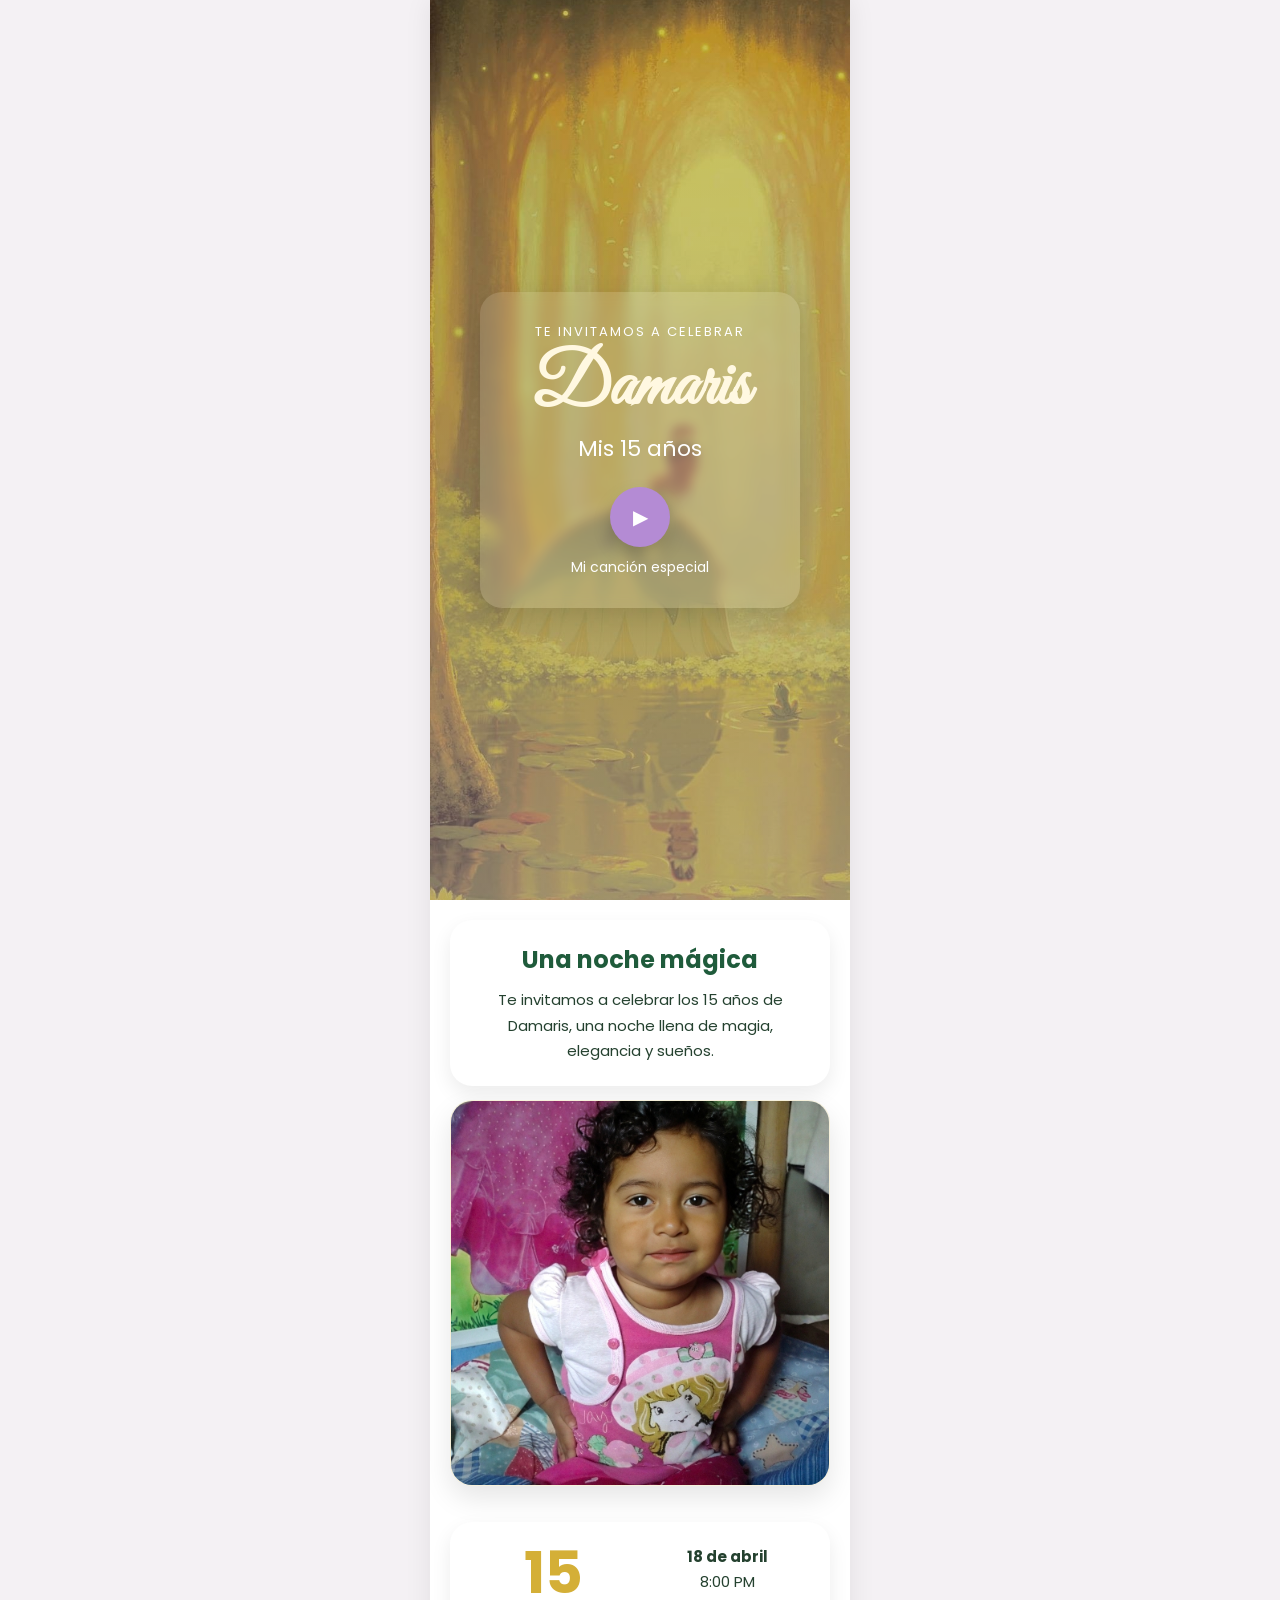
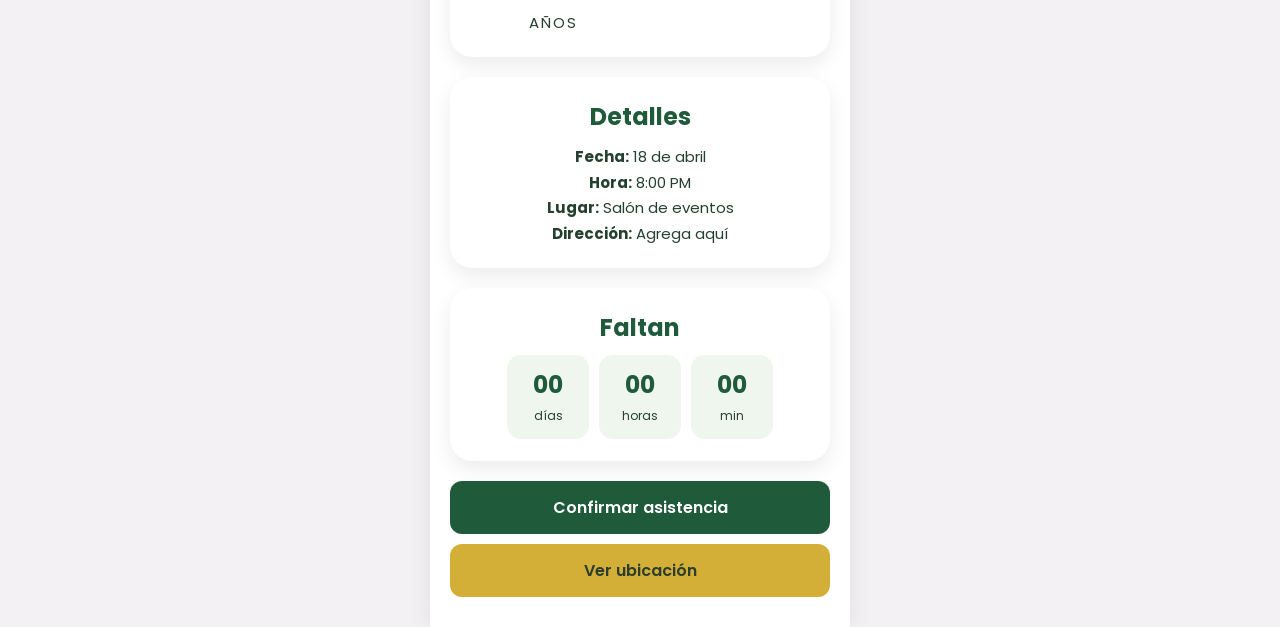
==== index.html @ efbf471f "Add files via upload" ====
<!doctype html>
<html lang="es">
  <head>
    <meta charset="UTF-8" />
    <meta name="viewport" content="width=device-width, initial-scale=1.0" />
    <title>Mis 15 años</title>

    <link rel="preconnect" href="https://fonts.googleapis.com" />
    <link rel="preconnect" href="https://fonts.gstatic.com" crossorigin />
    <link
      href="https://fonts.googleapis.com/css2?family=Great+Vibes&family=Poppins:wght@300;400;500;600&display=swap"
      rel="stylesheet"
    />

    <link rel="stylesheet" href="style.css" />
  </head>
  <body>
    <main class="invitation">
      <section class="hero">
        <div class="overlay"></div>

        <div class="hero-content">
          <p class="mini-text">Te invitamos a celebrar</p>
          <h1>Damaris</h1>
          <p class="subtitle">Mis 15 años</p>

          <div class="music-player">
            <button id="playBtn" class="play-btn">▶</button>
            <span>Mi canción especial</span>
          </div>
        </div>
      </section>

      <section class="card">
        <h2>Una noche mágica</h2>
        <p>
          Te invitamos a celebrar los 15 años de Damaris, una noche llena de
          magia, elegancia y sueños.
        </p>
      </section>

      <section class="photo-card">
        <div class="photo-container">
          <img src="img/damaris.jpeg" alt="Damaris" />
        </div>
      </section>

      <section class="card highlight">
        <div class="highlight-box">
          <span class="number">15</span>
          <p class="label">AÑOS</p>
        </div>

        <div class="highlight-box">
          <p><strong>18 de abril</strong></p>
          <p>8:00 PM</p>
        </div>
      </section>

      <section class="card">
        <h2>Detalles</h2>
        <p><strong>Fecha:</strong> 18 de abril</p>
        <p><strong>Hora:</strong> 8:00 PM</p>
        <p><strong>Lugar:</strong> Salón de eventos</p>
        <p><strong>Dirección:</strong> Agrega aquí</p>
      </section>

      <section class="card">
        <h2>Faltan</h2>
        <div class="timer">
          <div><span id="days">00</span><small>días</small></div>
          <div><span id="hours">00</span><small>horas</small></div>
          <div><span id="minutes">00</span><small>min</small></div>
        </div>
      </section>

      <section class="actions">
        <a
          href="https://w.app/wrn2fx"
          target="_blank"
          rel="noopener noreferrer"
          class="btn"
          >Confirmar asistencia</a
        >
        <a
          href="https://maps.app.goo.gl/JKpgg8JNioDJAwPY8"
          target="_blank"
          rel="noopener noreferrer"
          class="btn secondary"
          >Ver ubicación</a
        >
      </section>
    </main>

    <audio id="bgMusic" src="music/musica.mp3"></audio>

    <script src="script.js"></script>
  </body>
</html>
---- style.css ----
* {
  margin: 0;
  padding: 0;
  box-sizing: border-box;
}

body {
  font-family: "Poppins", sans-serif;
  background: #f4f1f4;
  color: #24412f;
}

.invitation {
  max-width: 420px;
  margin: 0 auto;
  background: #ffffff;
  overflow: hidden;
  box-shadow: 0 0 25px rgba(0, 0, 0, 0.08);
}

/* HERO */
.hero {
  position: relative;
  height: 100vh;
  background:
    linear-gradient(rgba(0, 0, 0, 0.22), rgba(0, 0, 0, 0.35)),
    url("img/fd.jpg") center/cover no-repeat;
  display: flex;
  align-items: center;
  justify-content: center;
  text-align: center;
  padding: 20px;
  color: white;
}

.overlay {
  position: absolute;
  inset: 0;
  background: linear-gradient(
    to bottom,
    rgba(255, 255, 255, 0.05),
    rgba(255, 255, 255, 0.18),
    rgba(255, 255, 255, 0.32)
  );
}

.hero-content {
  position: relative;
  z-index: 2;
  background: rgba(255, 255, 255, 0.12);
  backdrop-filter: blur(6px);
  padding: 30px 24px;
  border-radius: 22px;
  box-shadow: 0 10px 30px rgba(0, 0, 0, 0.14);
  width: 100%;
  max-width: 320px;
}

.mini-text {
  font-size: 13px;
  letter-spacing: 2px;
  text-transform: uppercase;
  margin-bottom: 10px;
}

.hero h1 {
  font-family: "Great Vibes", cursive;
  font-size: 72px;
  line-height: 1;
  color: #fff8e1;
}

.subtitle {
  font-size: 22px;
  margin-top: 8px;
  margin-bottom: 22px;
}

/* MÚSICA */
.music-player {
  display: flex;
  flex-direction: column;
  align-items: center;
  gap: 10px;
}

.play-btn {
  width: 60px;
  height: 60px;
  border: none;
  border-radius: 50%;
  background: #b48bd4;
  color: white;
  font-size: 20px;
  cursor: pointer;
  box-shadow: 0 8px 18px rgba(0, 0, 0, 0.18);
  transition: transform 0.3s ease, opacity 0.3s ease;
}

.play-btn:hover {
  transform: scale(1.05);
}

.music-player span {
  font-size: 14px;
}

/* TARJETAS */
.card {
  margin: 20px;
  padding: 22px;
  border-radius: 22px;
  background: white;
  text-align: center;
  box-shadow: 0 8px 20px rgba(0, 0, 0, 0.08);
}

.card h2 {
  margin-bottom: 10px;
  color: #1f5b3b;
  font-size: 24px;
}

.card p {
  line-height: 1.7;
  font-size: 15px;
}

/* FOTO MINIMALISTA */
.photo-card {
  padding: 0 20px 10px;
}

.photo-container {
  width: 100%;
  background: #fff;
  border-radius: 22px;
  overflow: hidden;
  box-shadow: 0 12px 28px rgba(0, 0, 0, 0.10);
  border: 1px solid rgba(212, 175, 55, 0.18);
  transform: translateY(-6px);
  transition: transform 0.3s ease, box-shadow 0.3s ease;
}

.photo-container:hover {
  transform: translateY(-10px);
  box-shadow: 0 16px 34px rgba(0, 0, 0, 0.12);
}

.photo-container img {
  width: 100%;
  height: auto;
  display: block;
  object-fit: cover;
}

/* EDAD + FECHA */
.highlight {
  display: flex;
  justify-content: space-between;
  gap: 12px;
}

.highlight-box {
  flex: 1;
}

.number {
  font-size: 58px;
  color: #d4af37;
  font-weight: 700;
  line-height: 1;
}

.label {
  margin-top: 8px;
  letter-spacing: 2px;
  font-size: 13px;
}

/* CONTADOR */
.timer {
  display: flex;
  justify-content: center;
  gap: 10px;
  flex-wrap: wrap;
}

.timer div {
  background: #eef6ed;
  padding: 12px 10px;
  border-radius: 14px;
  min-width: 82px;
}

.timer span {
  display: block;
  font-size: 24px;
  font-weight: 700;
  color: #1f5b3b;
}

.timer small {
  font-size: 12px;
}

/* BOTONES */
.actions {
  padding: 0 20px 30px;
  display: flex;
  flex-direction: column;
  gap: 10px;
}

.btn {
  text-align: center;
  padding: 14px;
  border-radius: 12px;
  text-decoration: none;
  font-weight: 600;
  transition: transform 0.3s ease, opacity 0.3s ease;
}

.btn:hover {
  transform: translateY(-2px);
}

.btn:first-child {
  background: #1f5b3b;
  color: white;
}

.btn.secondary {
  background: #d4af37;
  color: #2b3d2f;
}
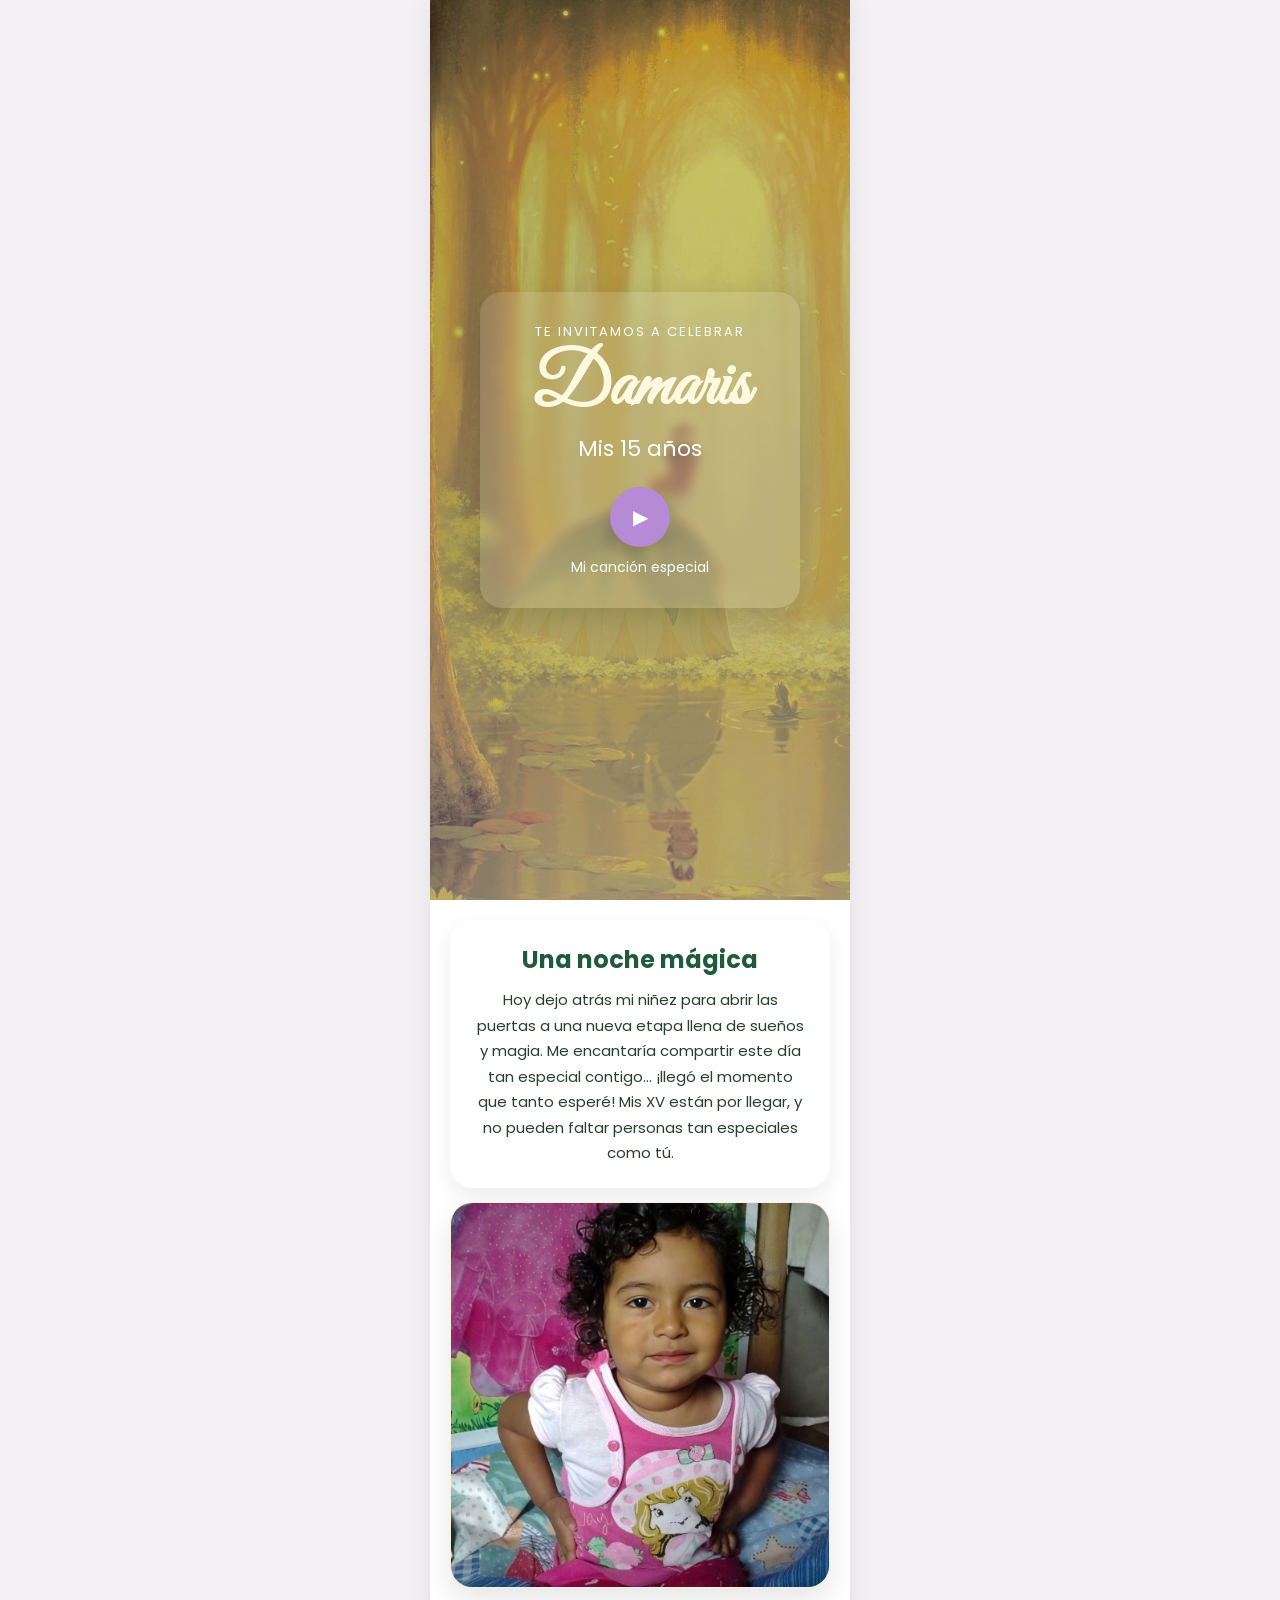
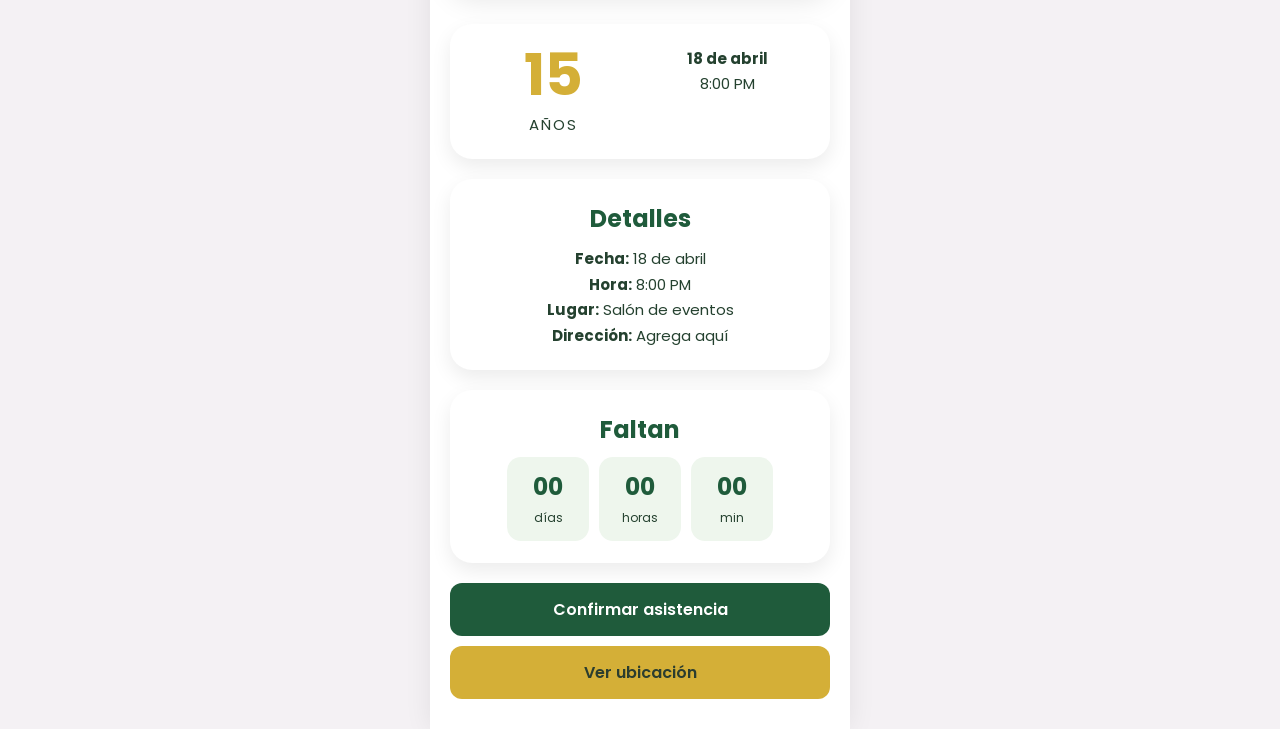
==== commit 77a271b1: "Revise invitation text for Damaris' 15th birthday Updated the invitation text and added personal tou" ====
--- a/index.html
+++ b/index.html
@@ -34,8 +34,13 @@
       <section class="card">
         <h2>Una noche mágica</h2>
         <p>
-          Te invitamos a celebrar los 15 años de Damaris, una noche llena de
-          magia, elegancia y sueños.
+          Hoy dejo atrás mi niñez
+          para abrir las puertas a una nueva etapa llena de sueños y magia.
+          Me encantaría compartir este día tan especial contigo…
+          ¡llegó el momento que tanto esperé!
+
+          Mis XV están por llegar,
+          y no pueden faltar personas tan especiales como tú.
         </p>
       </section>
 
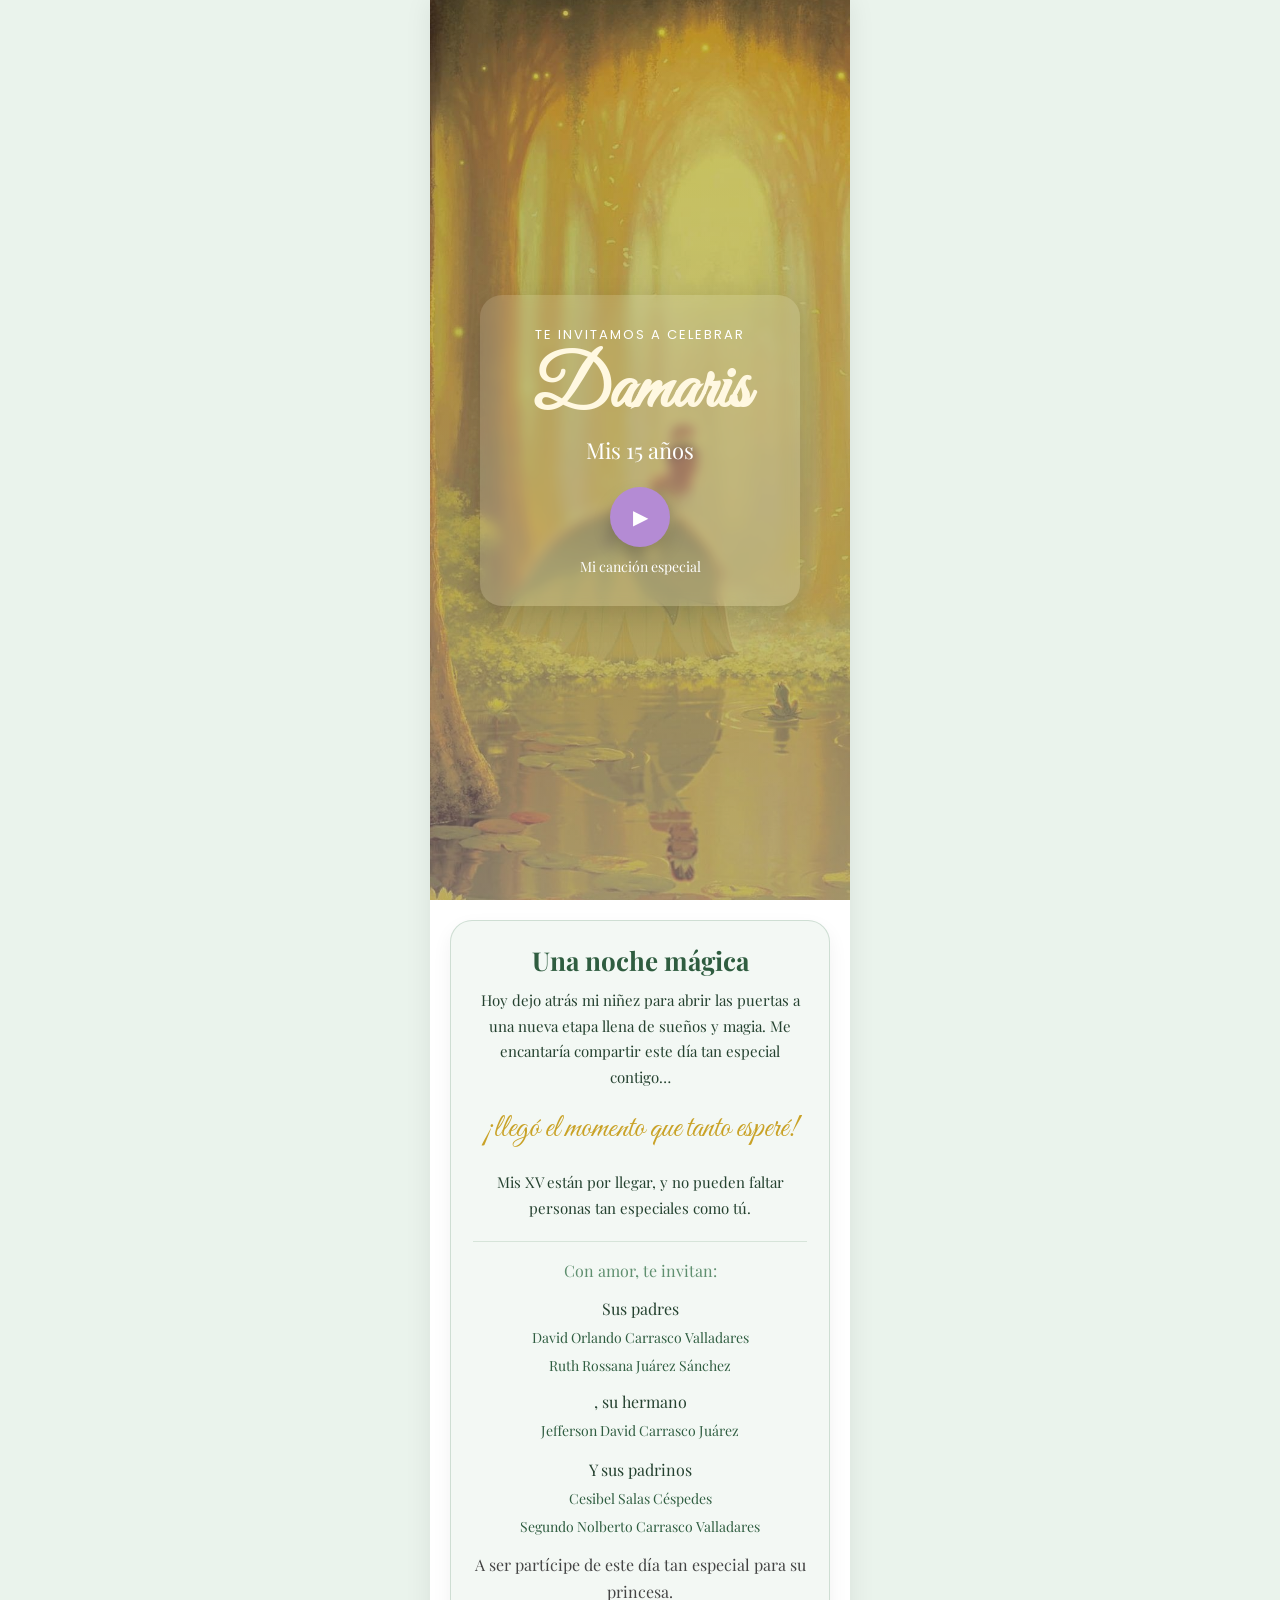
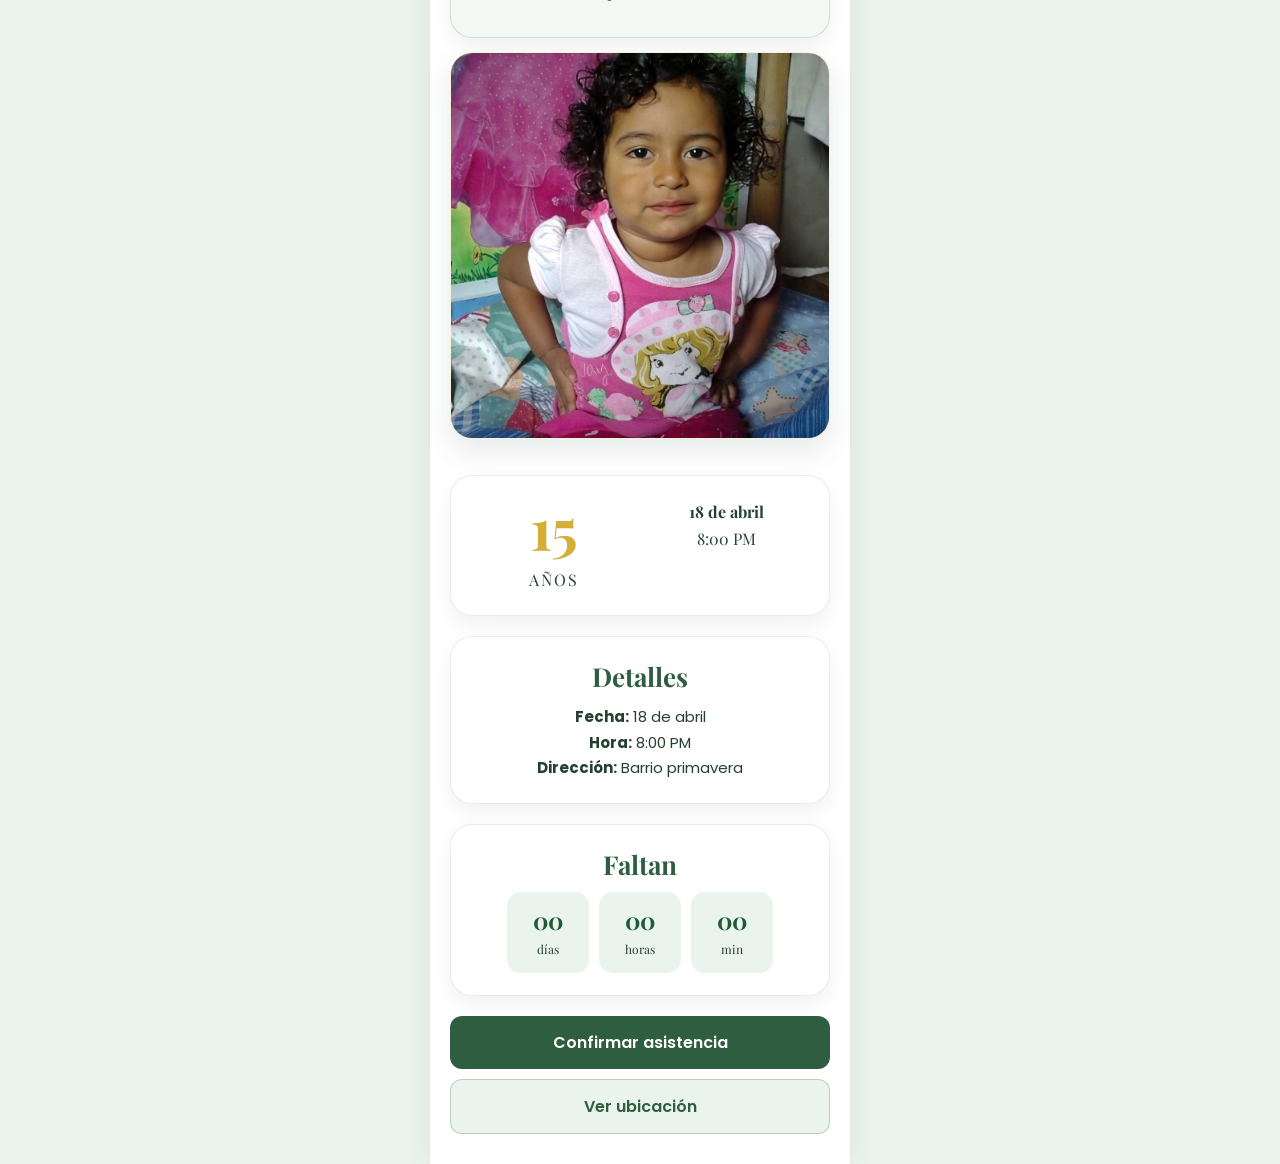
==== commit 34589439: "Add files via upload" ====
--- a/index.html
+++ b/index.html
@@ -3,12 +3,12 @@
   <head>
     <meta charset="UTF-8" />
     <meta name="viewport" content="width=device-width, initial-scale=1.0" />
-    <title>Mis 15 años</title>
+    <title>Mis 15</title>
 
     <link rel="preconnect" href="https://fonts.googleapis.com" />
     <link rel="preconnect" href="https://fonts.gstatic.com" crossorigin />
     <link
-      href="https://fonts.googleapis.com/css2?family=Great+Vibes&family=Poppins:wght@300;400;500;600&display=swap"
+      href="https://fonts.googleapis.com/css2?family=Great+Vibes&family=Playfair+Display:wght@400;500;600&family=Poppins:wght@300;400;500;600&display=swap"
       rel="stylesheet"
     />
 
@@ -31,17 +31,45 @@
         </div>
       </section>
 
-      <section class="card">
+      <section class="card special-card">
         <h2>Una noche mágica</h2>
-        <p>
-          Hoy dejo atrás mi niñez
-          para abrir las puertas a una nueva etapa llena de sueños y magia.
-          Me encantaría compartir este día tan especial contigo…
-          ¡llegó el momento que tanto esperé!
 
-          Mis XV están por llegar,
-          y no pueden faltar personas tan especiales como tú.
+        <p class="main-message">
+          Hoy dejo atrás mi niñez para abrir las puertas a una nueva etapa llena
+          de sueños y magia. Me encantaría compartir este día tan especial
+          contigo…
+          <strong>¡llegó el momento que tanto esperé!</strong>
         </p>
+
+        <p class="secondary-message">
+          Mis XV están por llegar, y no pueden faltar personas tan especiales
+          como tú.
+        </p>
+
+        <div class="family">
+          <p class="family-title">Con amor, te invitan:</p>
+
+          <p>
+            Sus padres<br />
+            <span class="name">David Orlando Carrasco Valladares</span><br />
+            <span class="name">Ruth Rossana Juárez Sánchez</span>
+          </p>
+
+          <p class="brother">
+            , su hermano<br />
+            <span class="name">Jefferson David Carrasco Juárez</span>
+          </p>
+
+          <p class="godparents">
+            Y sus padrinos<br />
+            <span class="name">Cesibel Salas Céspedes</span><br />
+            <span class="name">Segundo Nolberto Carrasco Valladares</span>
+          </p>
+
+          <p class="closing">
+            A ser partícipe de este día tan especial para su princesa.
+          </p>
+        </div>
       </section>
 
       <section class="photo-card">
@@ -66,8 +94,7 @@
         <h2>Detalles</h2>
         <p><strong>Fecha:</strong> 18 de abril</p>
         <p><strong>Hora:</strong> 8:00 PM</p>
-        <p><strong>Lugar:</strong> Salón de eventos</p>
-        <p><strong>Dirección:</strong> Agrega aquí</p>
+        <p><strong>Dirección:</strong> Barrio primavera</p>
       </section>
 
       <section class="card">
--- a/style.css
+++ b/style.css
@@ -6,7 +6,7 @@
 
 body {
   font-family: "Poppins", sans-serif;
-  background: #f4f1f4;
+  background: #eaf3ec;
   color: #24412f;
 }
 
@@ -71,6 +71,7 @@
 }
 
 .subtitle {
+  font-family: "Playfair Display", serif;
   font-size: 22px;
   margin-top: 8px;
   margin-bottom: 22px;
@@ -102,6 +103,7 @@
 }
 
 .music-player span {
+  font-family: "Playfair Display", serif;
   font-size: 14px;
 }
 
@@ -110,20 +112,96 @@
   margin: 20px;
   padding: 22px;
   border-radius: 22px;
-  background: white;
+  background: #ffffff;
   text-align: center;
-  box-shadow: 0 8px 20px rgba(0, 0, 0, 0.08);
+  box-shadow: 0 8px 20px rgba(0, 0, 0, 0.06);
+  border: 1px solid rgba(95, 143, 111, 0.15);
 }
 
 .card h2 {
+  font-family: "Playfair Display", serif;
   margin-bottom: 10px;
-  color: #1f5b3b;
-  font-size: 24px;
+  color: #2f5d40;
+  font-size: 26px;
 }
 
 .card p {
   line-height: 1.7;
   font-size: 15px;
+}
+
+/* TARJETA ESPECIAL */
+.special-card {
+  background: #f3f8f4;
+  border: 1px solid rgba(95, 143, 111, 0.25);
+}
+
+/* MENSAJES */
+.main-message {
+  font-family: "Playfair Display", serif;
+  font-size: 16px;
+  line-height: 1.8;
+  margin-bottom: 14px;
+}
+
+.main-message strong {
+  font-family: "Great Vibes", cursive;
+  font-size: 32px;
+  color: #c9a227;
+  display: block;
+  margin-top: 12px;
+  font-weight: 400;
+}
+
+.secondary-message {
+  font-family: "Playfair Display", serif;
+  font-size: 16px;
+  line-height: 1.8;
+  margin-bottom: 20px;
+}
+
+/* FAMILIA */
+.family {
+  margin-top: 10px;
+  padding-top: 15px;
+  border-top: 1px solid rgba(95, 143, 111, 0.2);
+}
+
+.family-title {
+  font-family: "Playfair Display", serif;
+  font-size: 14px;
+  margin-bottom: 10px;
+  color: #5f8f6f;
+}
+
+.family p {
+  font-family: "Playfair Display", serif;
+  font-size: 16px;
+  line-height: 1.7;
+  margin-bottom: 10px;
+}
+
+.name {
+  
+  font-size: 14px;
+  color: #2f5d40;
+  display: inline-block;
+  margin-top: 4px;
+}
+
+.brother {
+  margin-top: 8px;
+}
+
+.godparents {
+  margin-top: 12px;
+}
+
+.closing {
+  margin-top: 12px;
+  font-size: 14px;
+  color: #444;
+  font-family: "Playfair Display", serif;
 }
 
 /* FOTO MINIMALISTA */
@@ -136,7 +214,7 @@
   background: #fff;
   border-radius: 22px;
   overflow: hidden;
-  box-shadow: 0 12px 28px rgba(0, 0, 0, 0.10);
+  box-shadow: 0 12px 28px rgba(47, 93, 64, 0.12);
   border: 1px solid rgba(212, 175, 55, 0.18);
   transform: translateY(-6px);
   transition: transform 0.3s ease, box-shadow 0.3s ease;
@@ -144,7 +222,7 @@
 
 .photo-container:hover {
   transform: translateY(-10px);
-  box-shadow: 0 16px 34px rgba(0, 0, 0, 0.12);
+  box-shadow: 0 16px 34px rgba(47, 93, 64, 0.14);
 }
 
 .photo-container img {
@@ -165,17 +243,24 @@
   flex: 1;
 }
 
+.highlight-box p {
+  font-family: "Playfair Display", serif;
+  font-size: 16px;
+}
+
 .number {
   font-size: 58px;
   color: #d4af37;
   font-weight: 700;
   line-height: 1;
+  font-family: "Playfair Display", serif;
 }
 
 .label {
   margin-top: 8px;
   letter-spacing: 2px;
   font-size: 13px;
+  font-family: "Playfair Display", serif;
 }
 
 /* CONTADOR */
@@ -187,7 +272,7 @@
 }
 
 .timer div {
-  background: #eef6ed;
+  background: #eaf3ec;
   padding: 12px 10px;
   border-radius: 14px;
   min-width: 82px;
@@ -198,10 +283,12 @@
   font-size: 24px;
   font-weight: 700;
   color: #1f5b3b;
+  font-family: "Playfair Display", serif;
 }
 
 .timer small {
   font-size: 12px;
+  font-family: "Playfair Display", serif;
 }
 
 /* BOTONES */
@@ -226,11 +313,12 @@
 }
 
 .btn:first-child {
-  background: #1f5b3b;
+  background: #2f5d40;
   color: white;
 }
 
 .btn.secondary {
-  background: #d4af37;
-  color: #2b3d2f;
+  background: #eaf3ec;
+  color: #2f5d40;
+  border: 1px solid rgba(47, 93, 64, 0.25);
 }
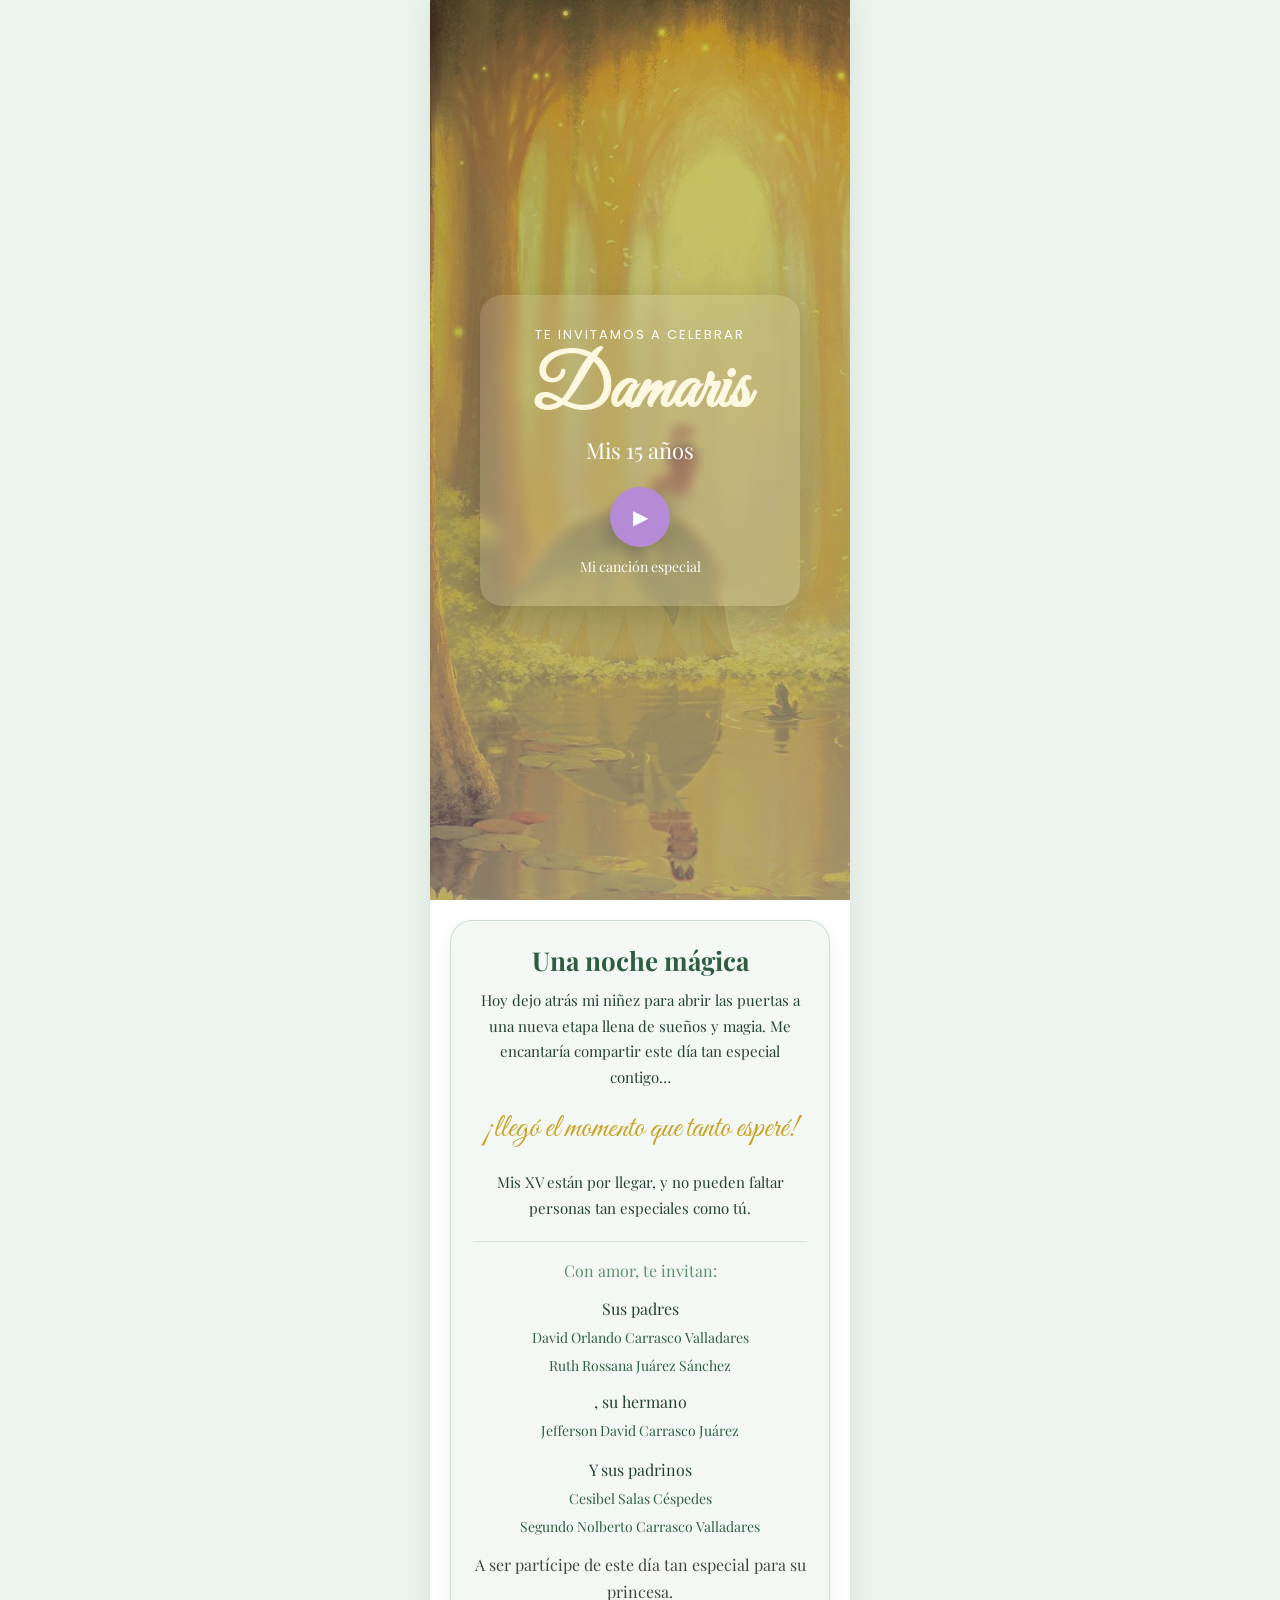
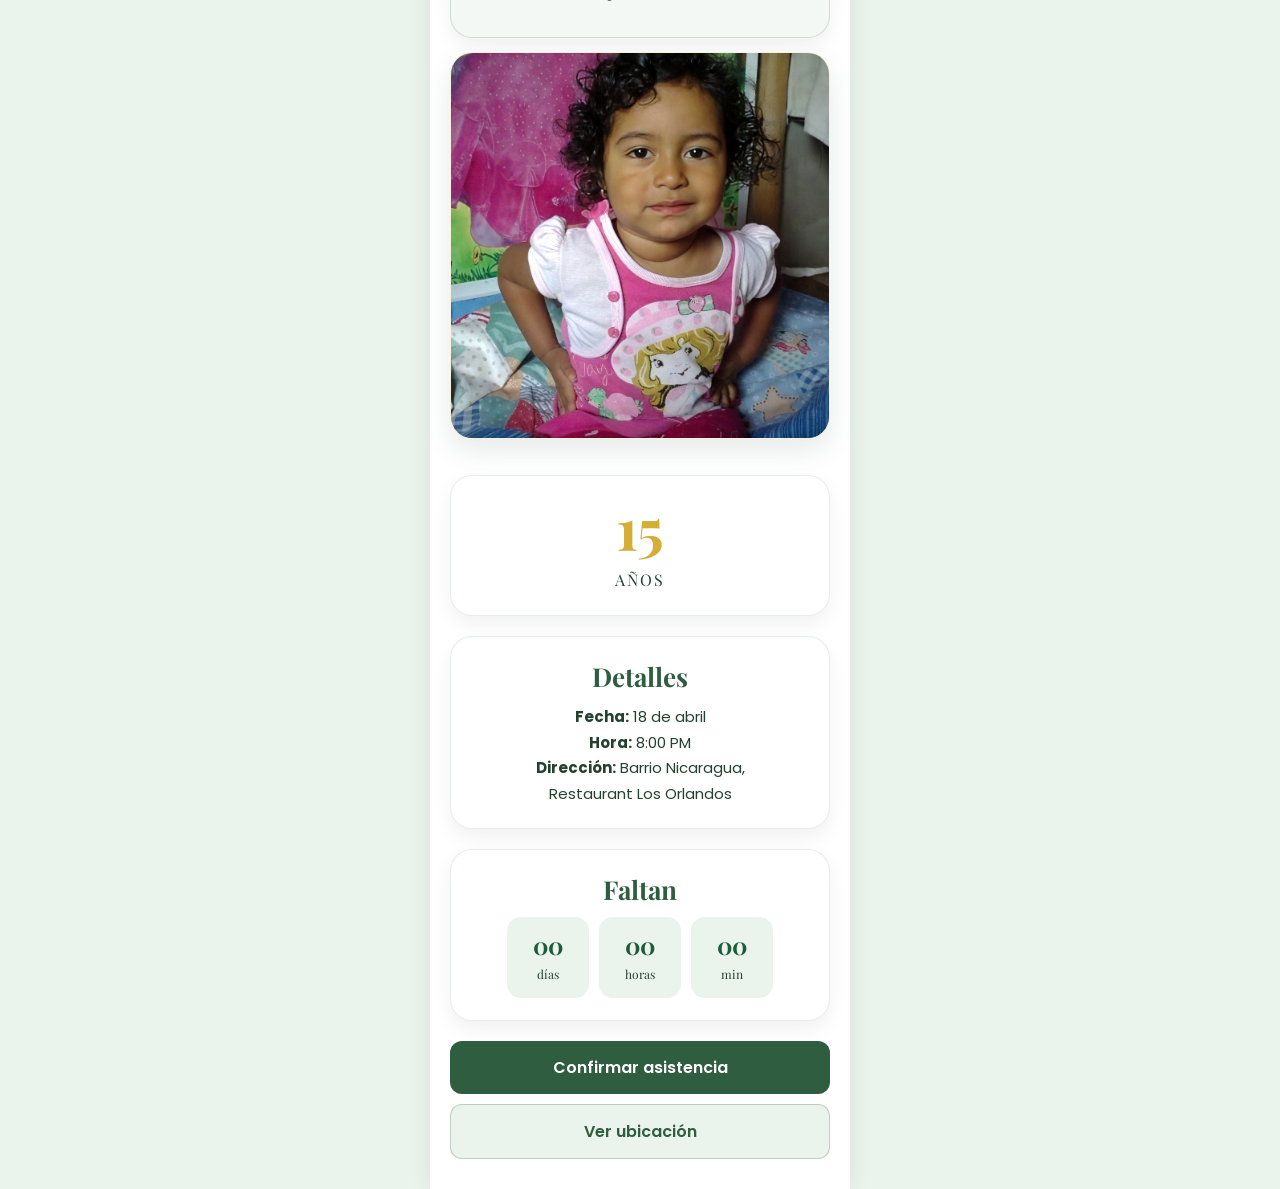
==== commit d152ea30: "Add files via upload" ====
--- a/index.html
+++ b/index.html
@@ -84,17 +84,13 @@
           <p class="label">AÑOS</p>
         </div>
 
-        <div class="highlight-box">
-          <p><strong>18 de abril</strong></p>
-          <p>8:00 PM</p>
-        </div>
       </section>
 
       <section class="card">
         <h2>Detalles</h2>
         <p><strong>Fecha:</strong> 18 de abril</p>
         <p><strong>Hora:</strong> 8:00 PM</p>
-        <p><strong>Dirección:</strong> Barrio primavera</p>
+        <p><strong>Dirección:</strong> Barrio Nicaragua,<br /> Restaurant Los Orlandos </p>
       </section>
 
       <section class="card">
@@ -115,7 +111,7 @@
           >Confirmar asistencia</a
         >
         <a
-          href="https://maps.app.goo.gl/JKpgg8JNioDJAwPY8"
+          href="https://maps.app.goo.gl/RtgpUF1H9by2iUaR6"
           target="_blank"
           rel="noopener noreferrer"
           class="btn secondary"
